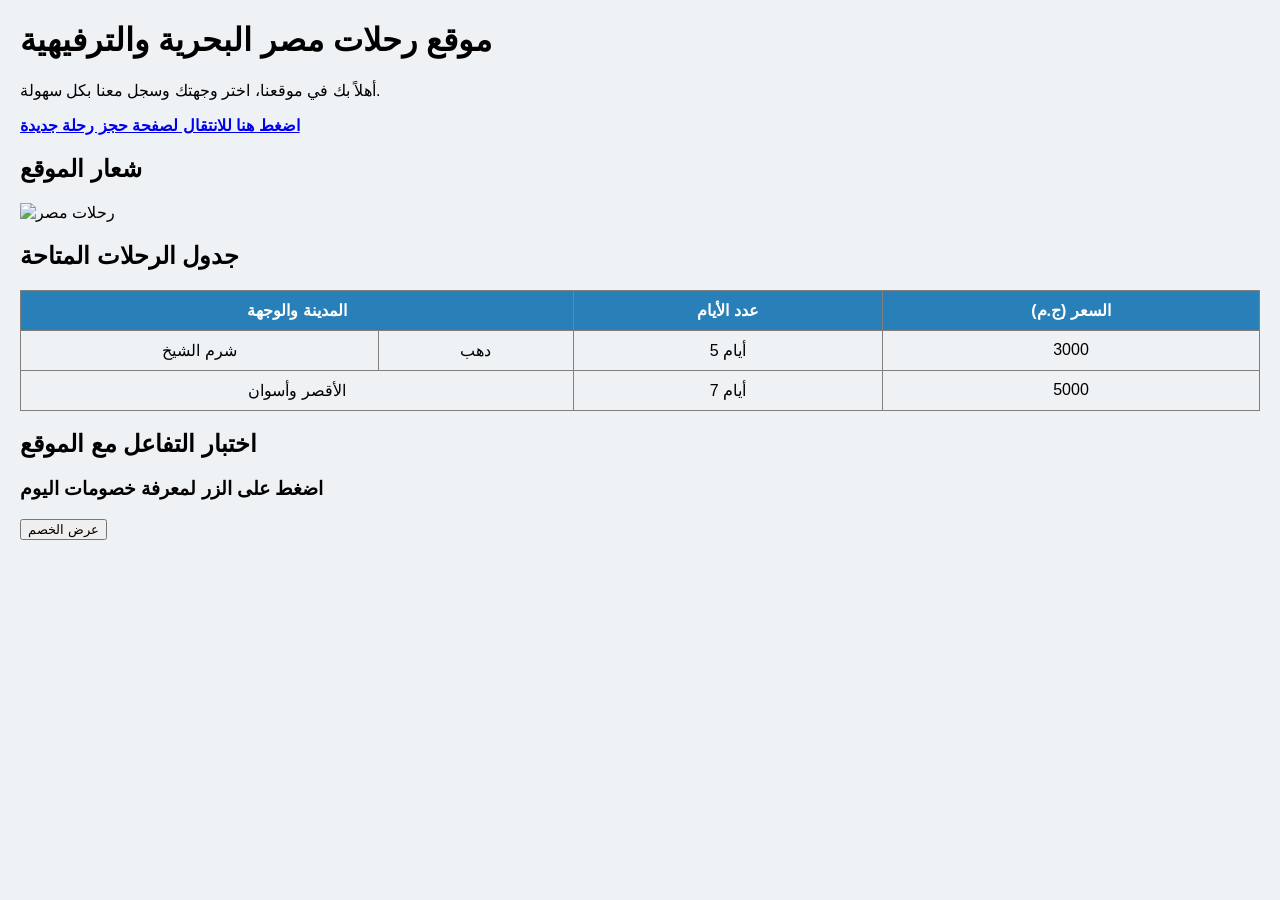
==== index.html @ 8e740652 "Add files via upload" ====
<!DOCTYPE html>
<html dir="ltr">

<head>
    <title>الموقع الرئيسي للرحلات</title>
    <link rel="stylesheet" type="text/css" href="stayle.css">
</head>

<body>


    <div class="card">
        <h1 id="main-header">موقع رحلات مصر البحرية والترفيهية</h1>
        <p>أهلاً بك في موقعنا، اختر وجهتك وسجل معنا بكل سهولة.</p>


        <a href="E:\Project_web\indexx.html" target="_self"><b>اضغط هنا للانتقال لصفحة حجز رحلة جديدة</b></a>
    </div>


    <div class="card">
        <h2 id="edit">شعار الموقع</h2>
        <img src="https://media.istockphoto.com/id/687868080/photo/beautiful-sandy-beach-with-palm-trees-at-sunset-egypt.jpg?s=1024x1024&w=is&k=20&c=UKfxki1OQniLMo8xvUpzMJAxvXPMeHC6V4b6G6AiZ7w=" alt="رحلات مصر" width="250" height="150" title="مصر">
    </div>


    <div class="card">
        <h2>جدول الرحلات المتاحة</h2>
        <table border="1">
            <tr>
                <th colspan="2">المدينة والوجهة</th>
                <th>عدد الأيام</th>
                <th>السعر (ج.م)</th>
            </tr>
            <tr>
                <td>شرم الشيخ</td>
                <td>دهب</td>
                <td>5 أيام</td>
                <td>3000</td>
            </tr>
            <tr>
                <td colspan="2">الأقصر وأسوان</td>
                <td>7 أيام</td>
                <td>5000</td>
            </tr>
        </table>
    </div>


    <div class="card">
        <h2>اختبار التفاعل مع الموقع</h2>
        <h3 id="info-text">اضغط على الزر لمعرفة خصومات اليوم</h3>
        <button onclick="showOffer()">عرض الخصم</button>
    </div>
<script type="alert">alert("h");</script>

    <script src="script.js"></script>
</body>

</html>
---- stayle.css ----
* {
    font-family: Arial, sans-serif;
}


body {
    background-color: #eef2f5;
    margin: 20px;
}


#main-title {
    color: #1a5276;
    text-align: center;
}


.container {
    background-color: #ffffff;
    padding: 20px;
    margin-bottom: 20px;
    border-radius: 8px; 
    box-shadow: 0px 2px 6px rgba(0, 0, 0, 0.15);
}


table {
    width: 100%;
    border-collapse: collapse;
}

th, td {
    padding: 10px;
    text-align: center;
}

th {
    background-color: #2980b9;
    color: white;
}


input[type="button"], input[type="submit"] {
    background-color: #27ae60;
    color: white;
    padding: 8px 15px;
    border: none;
    border-radius: 4px;
}
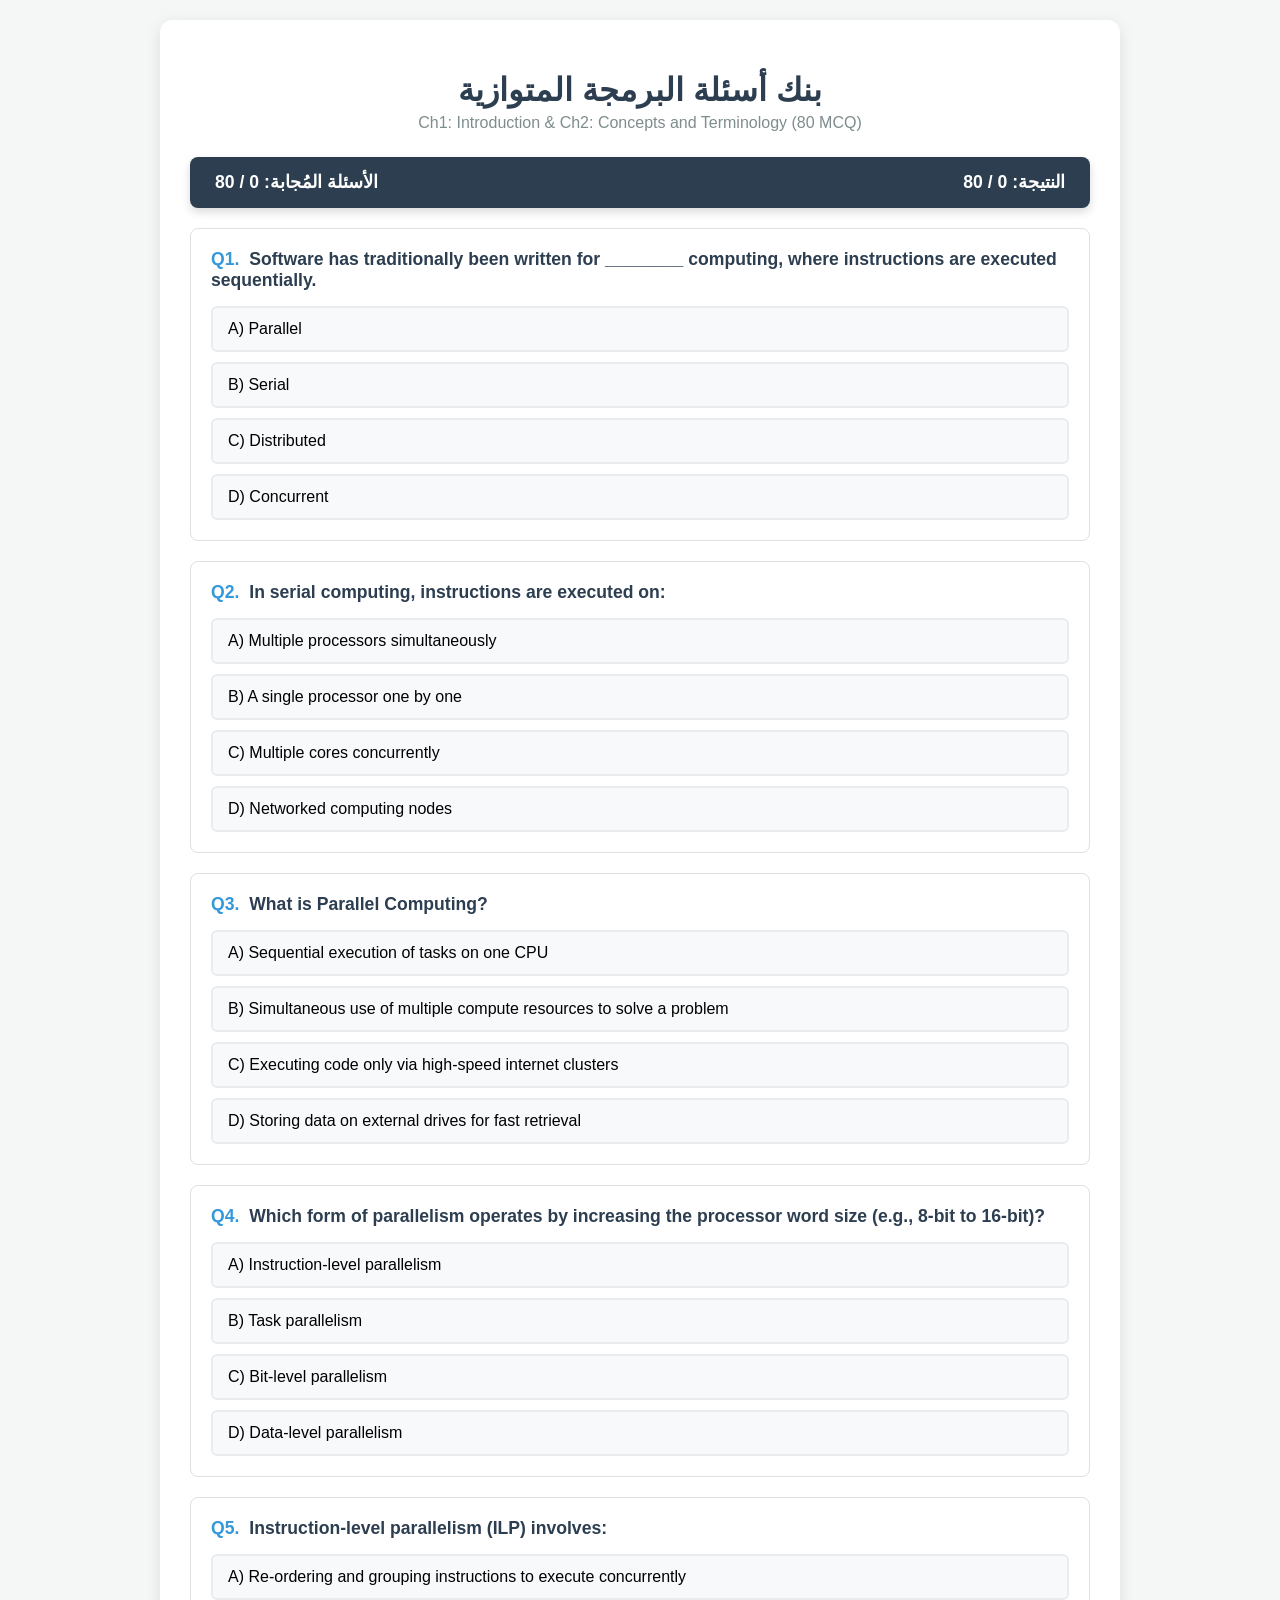
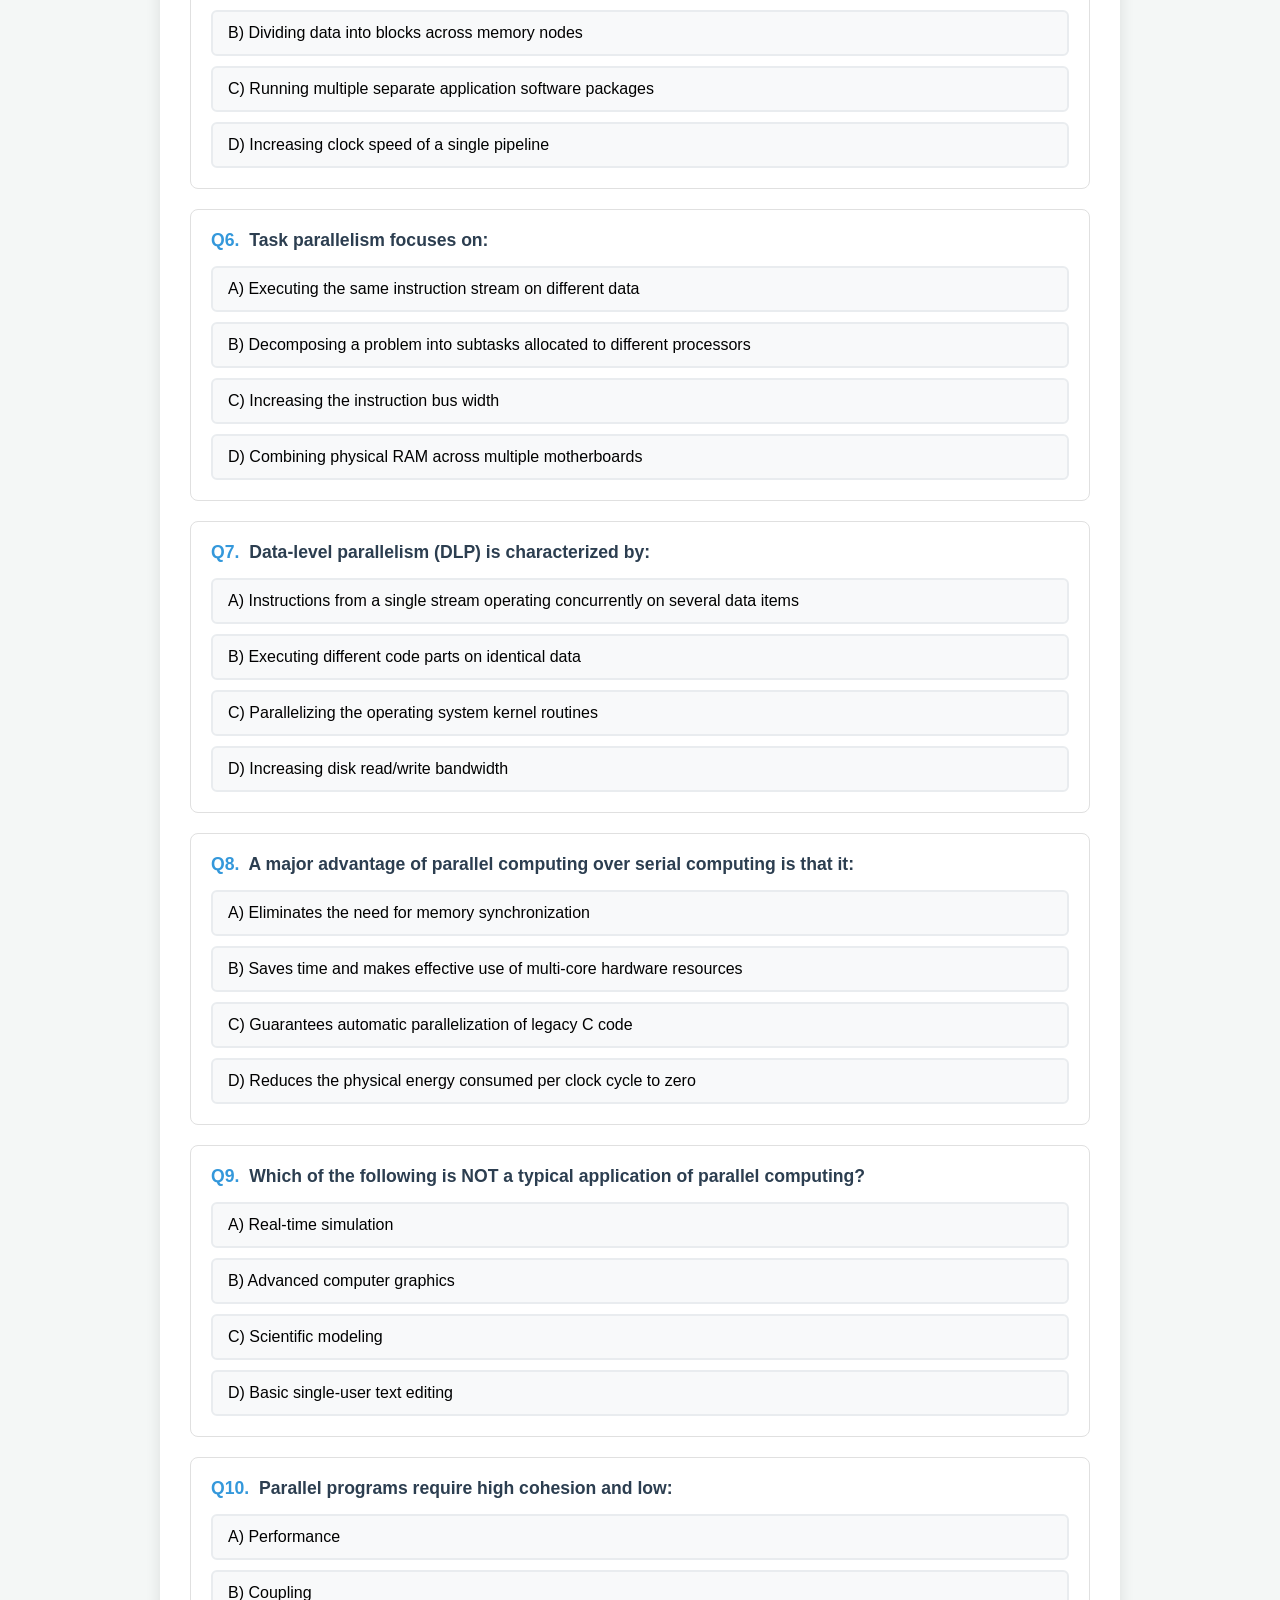
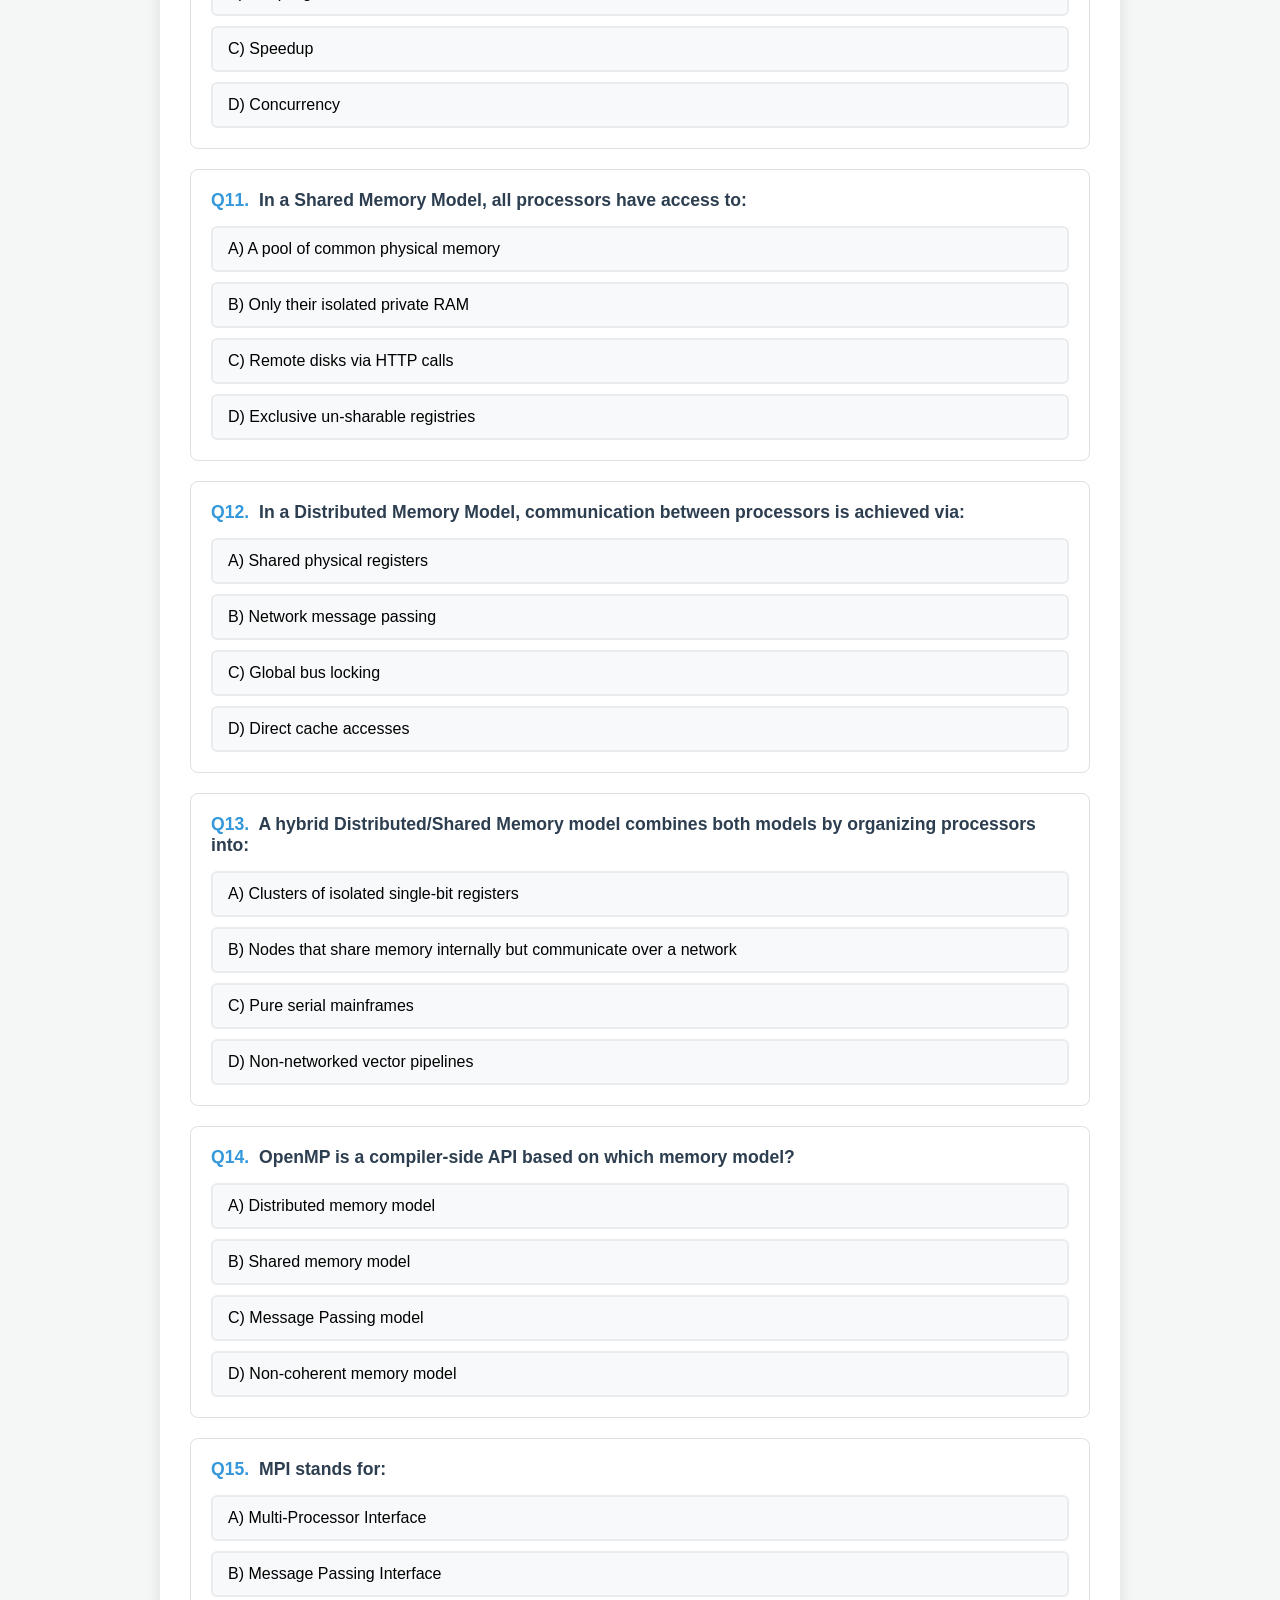
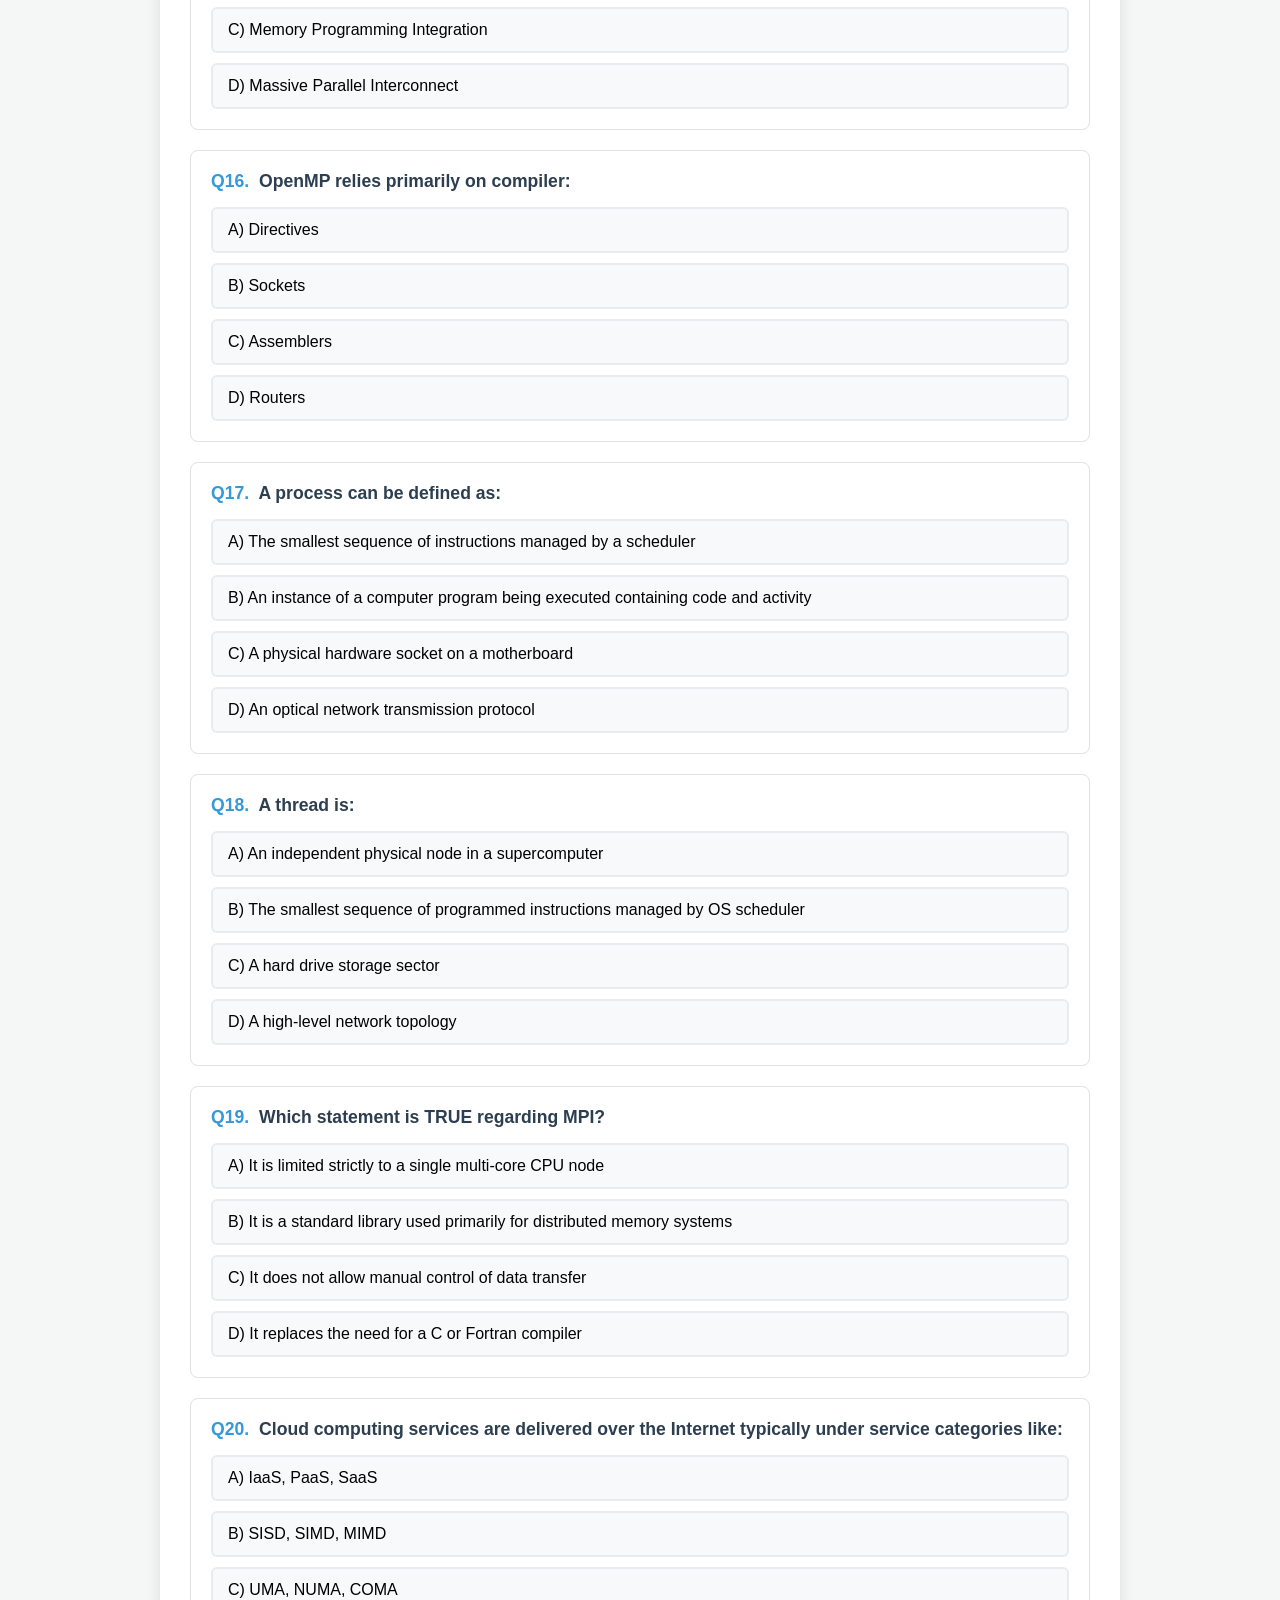
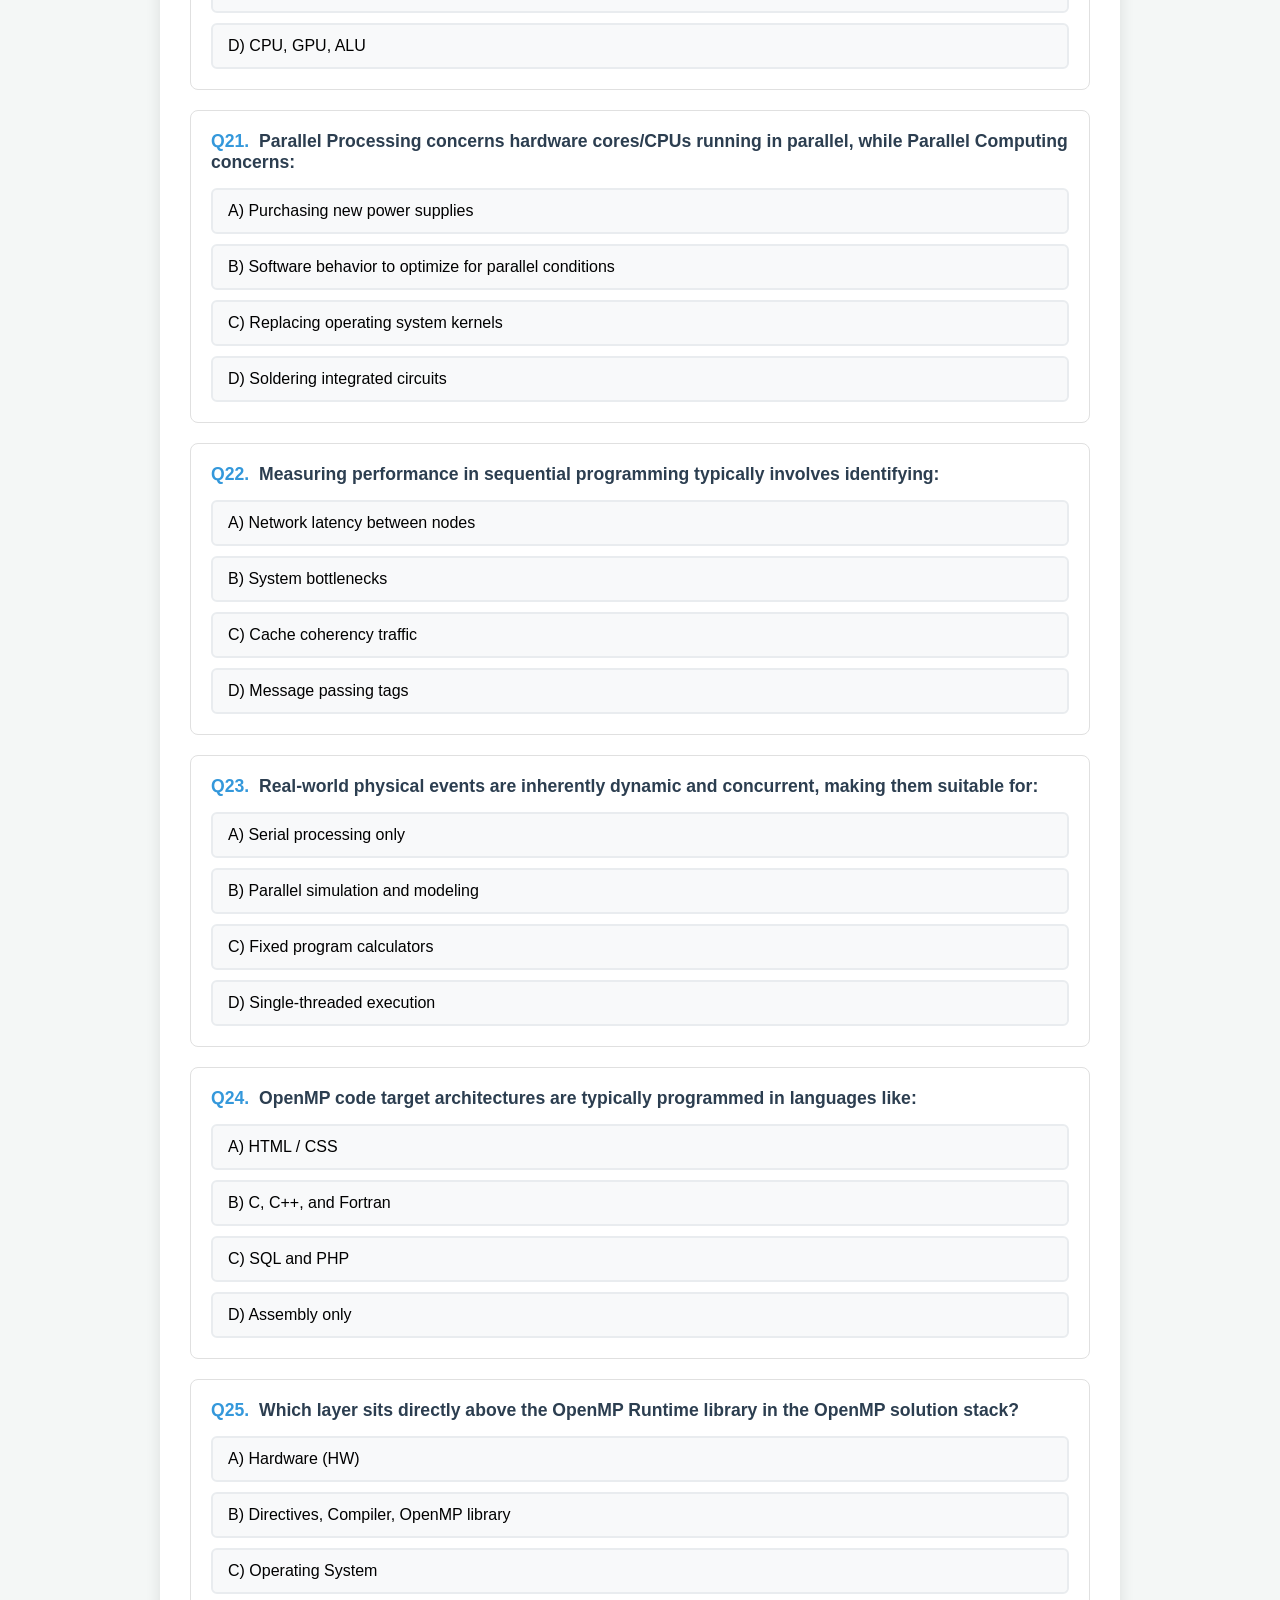
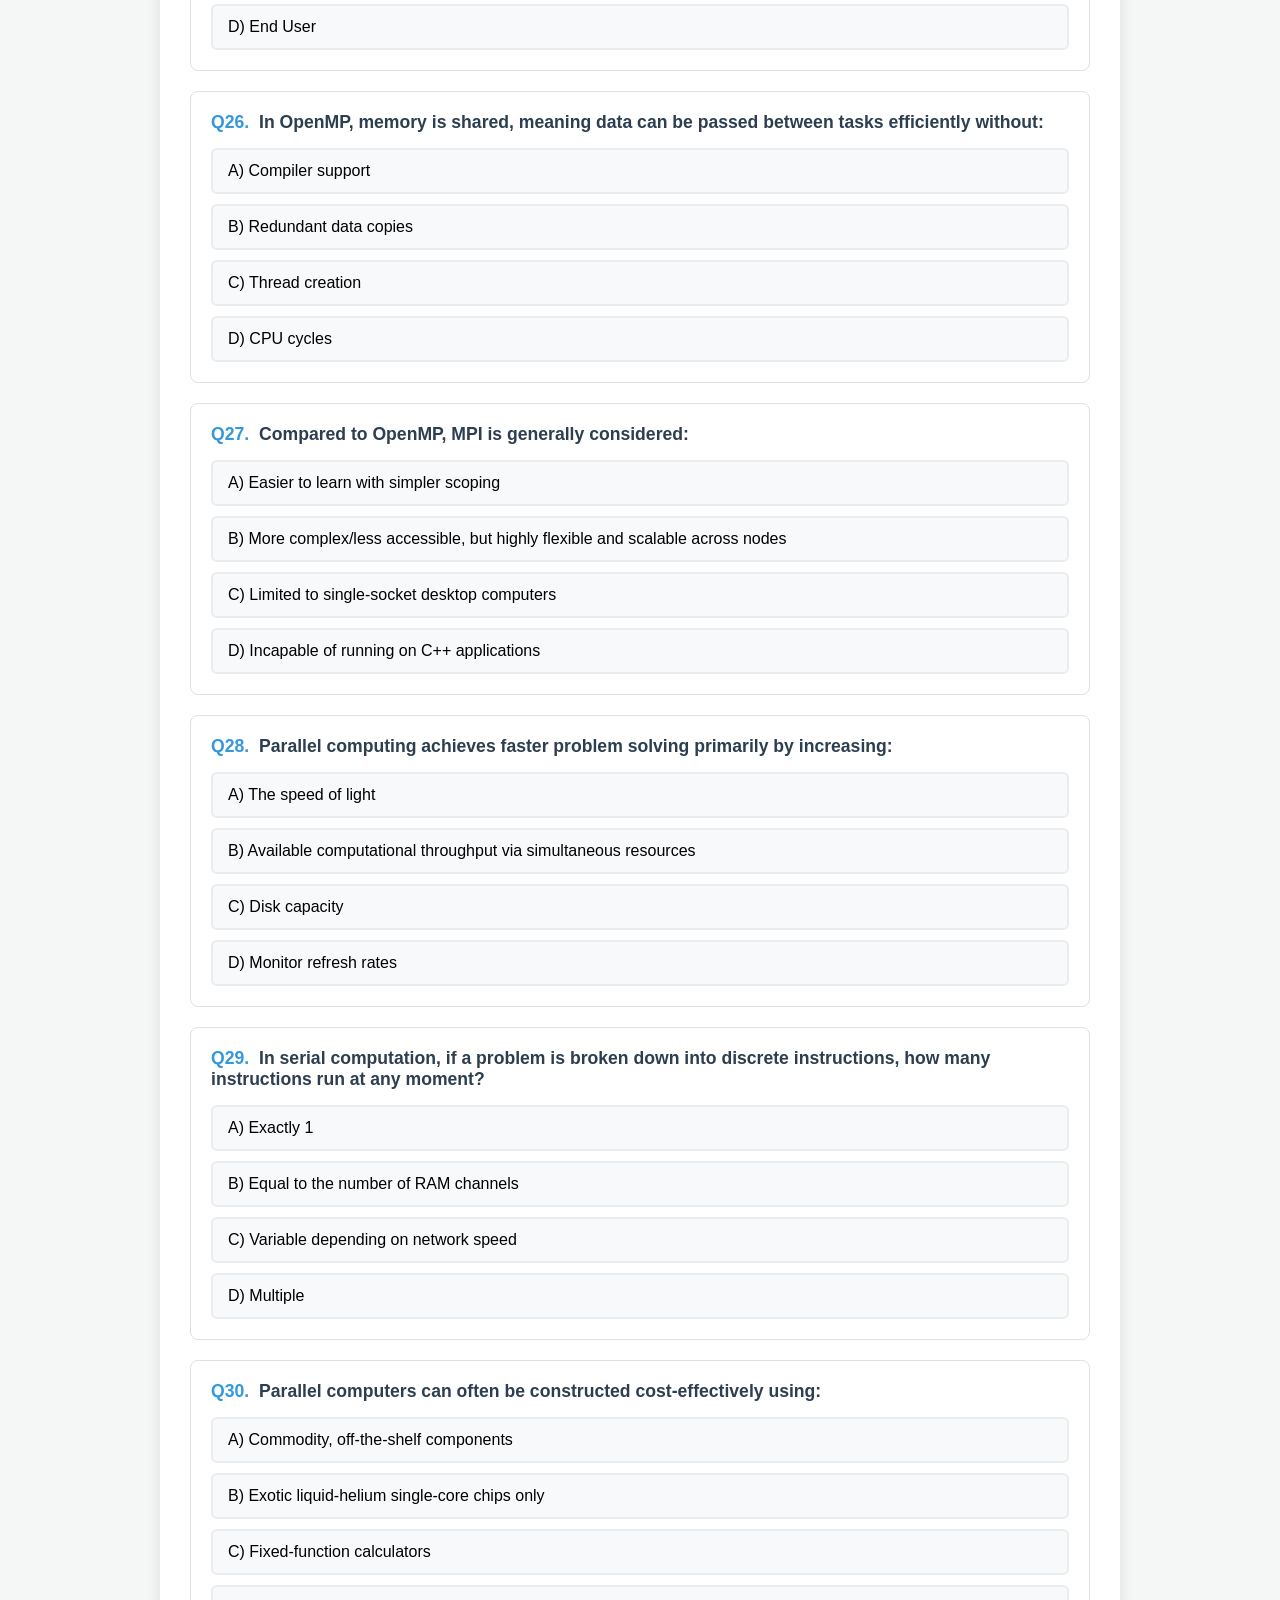
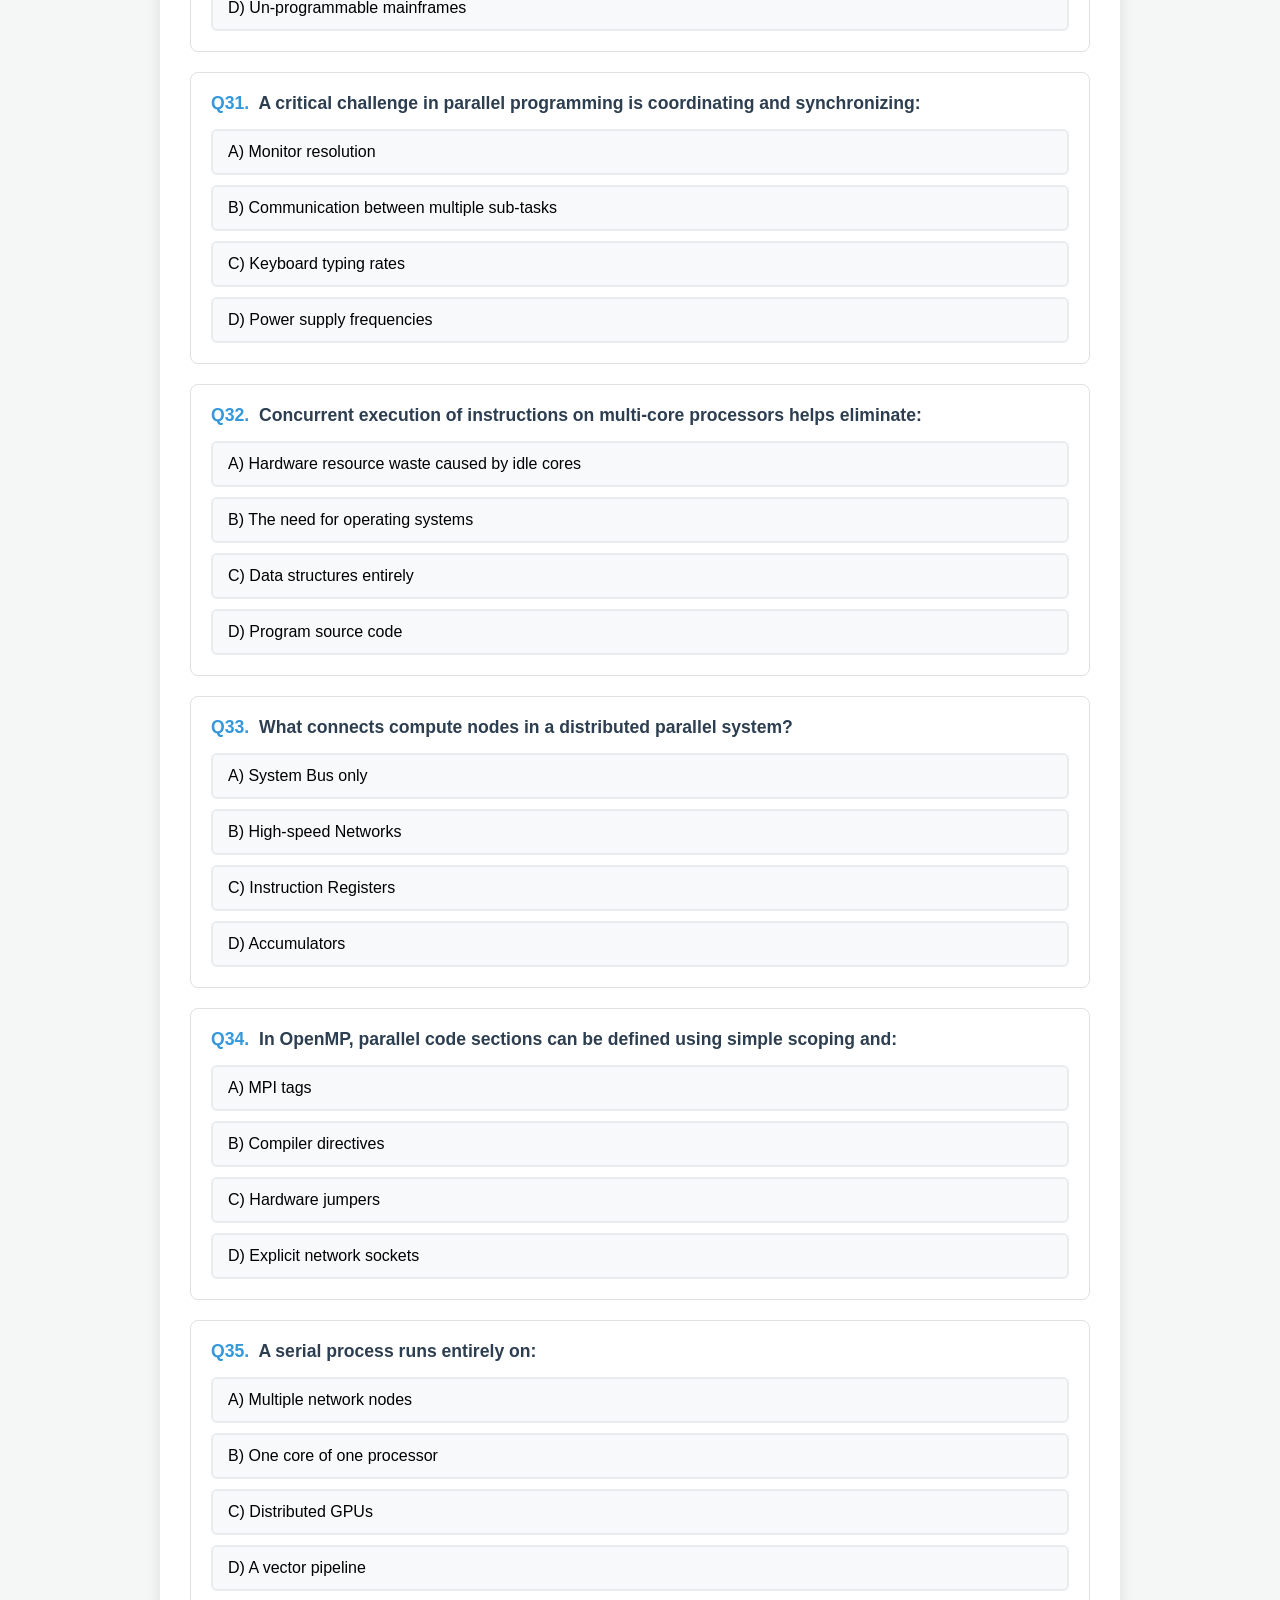
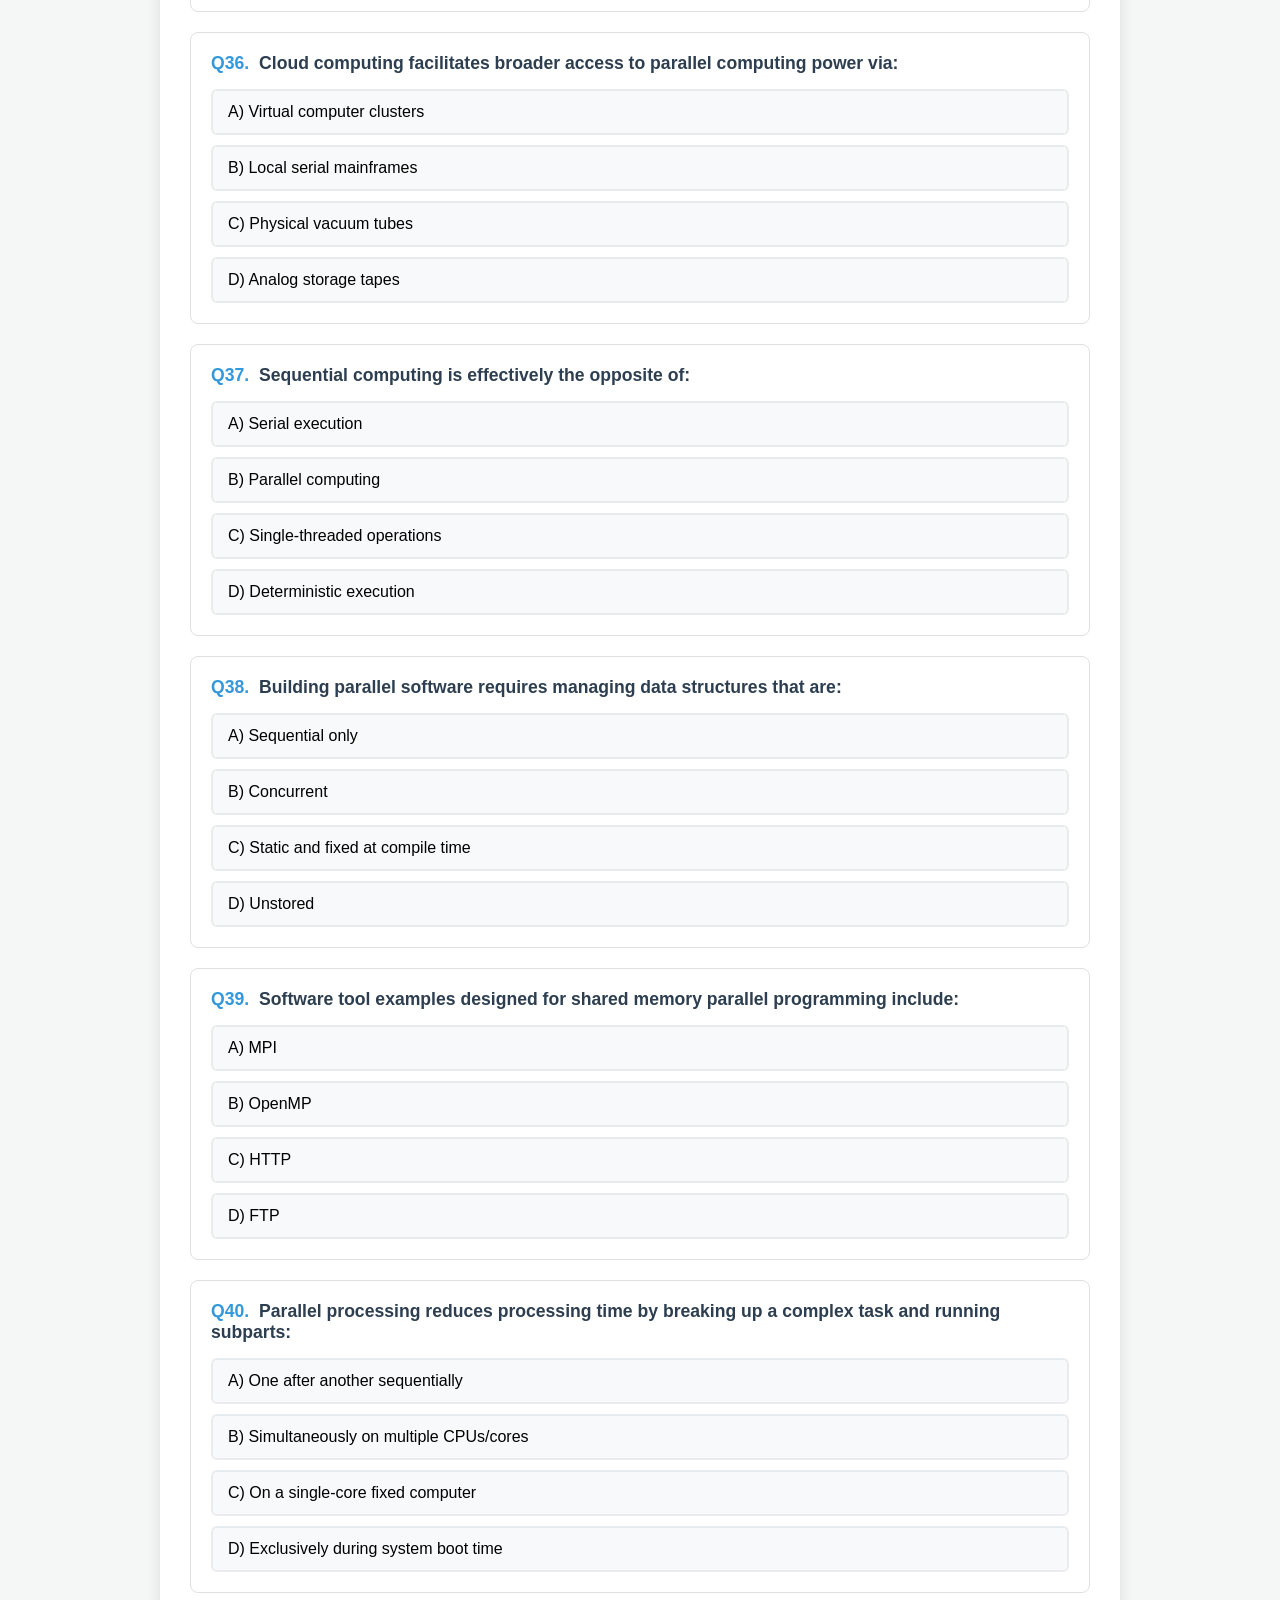
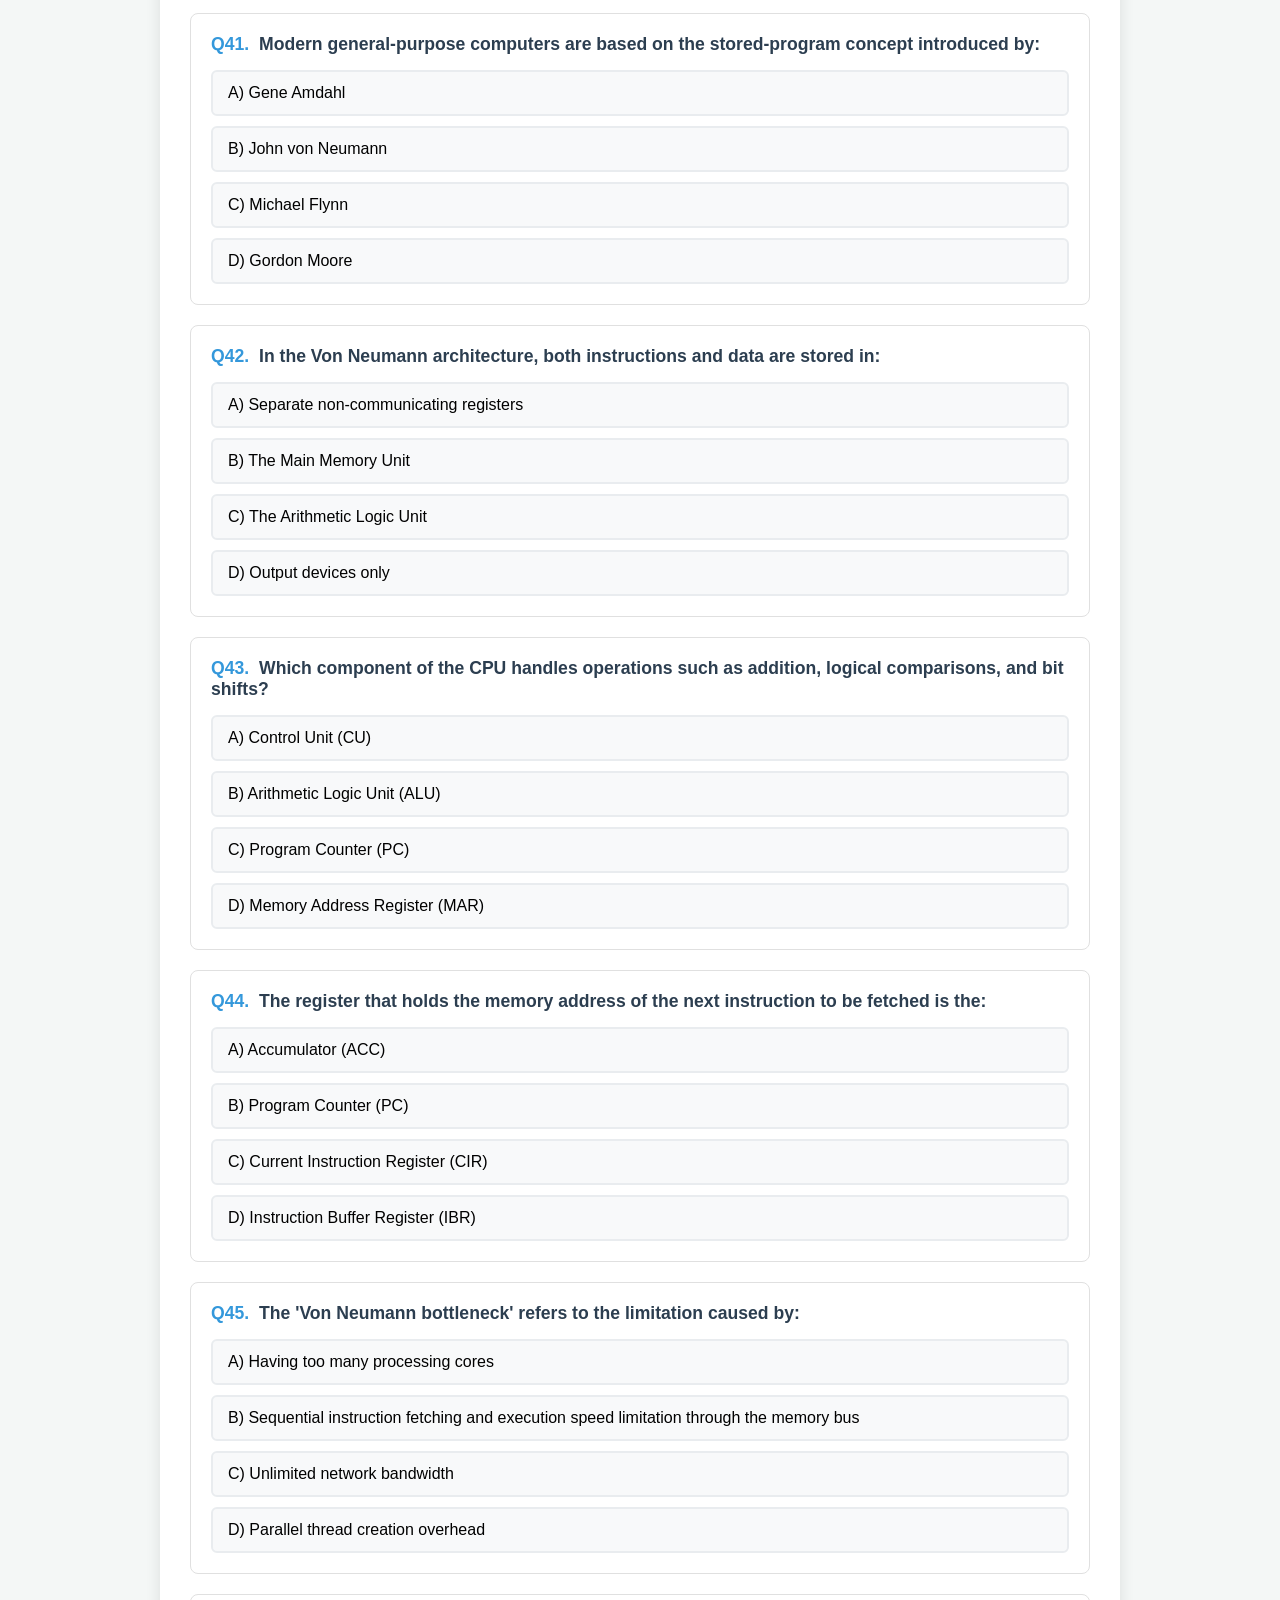
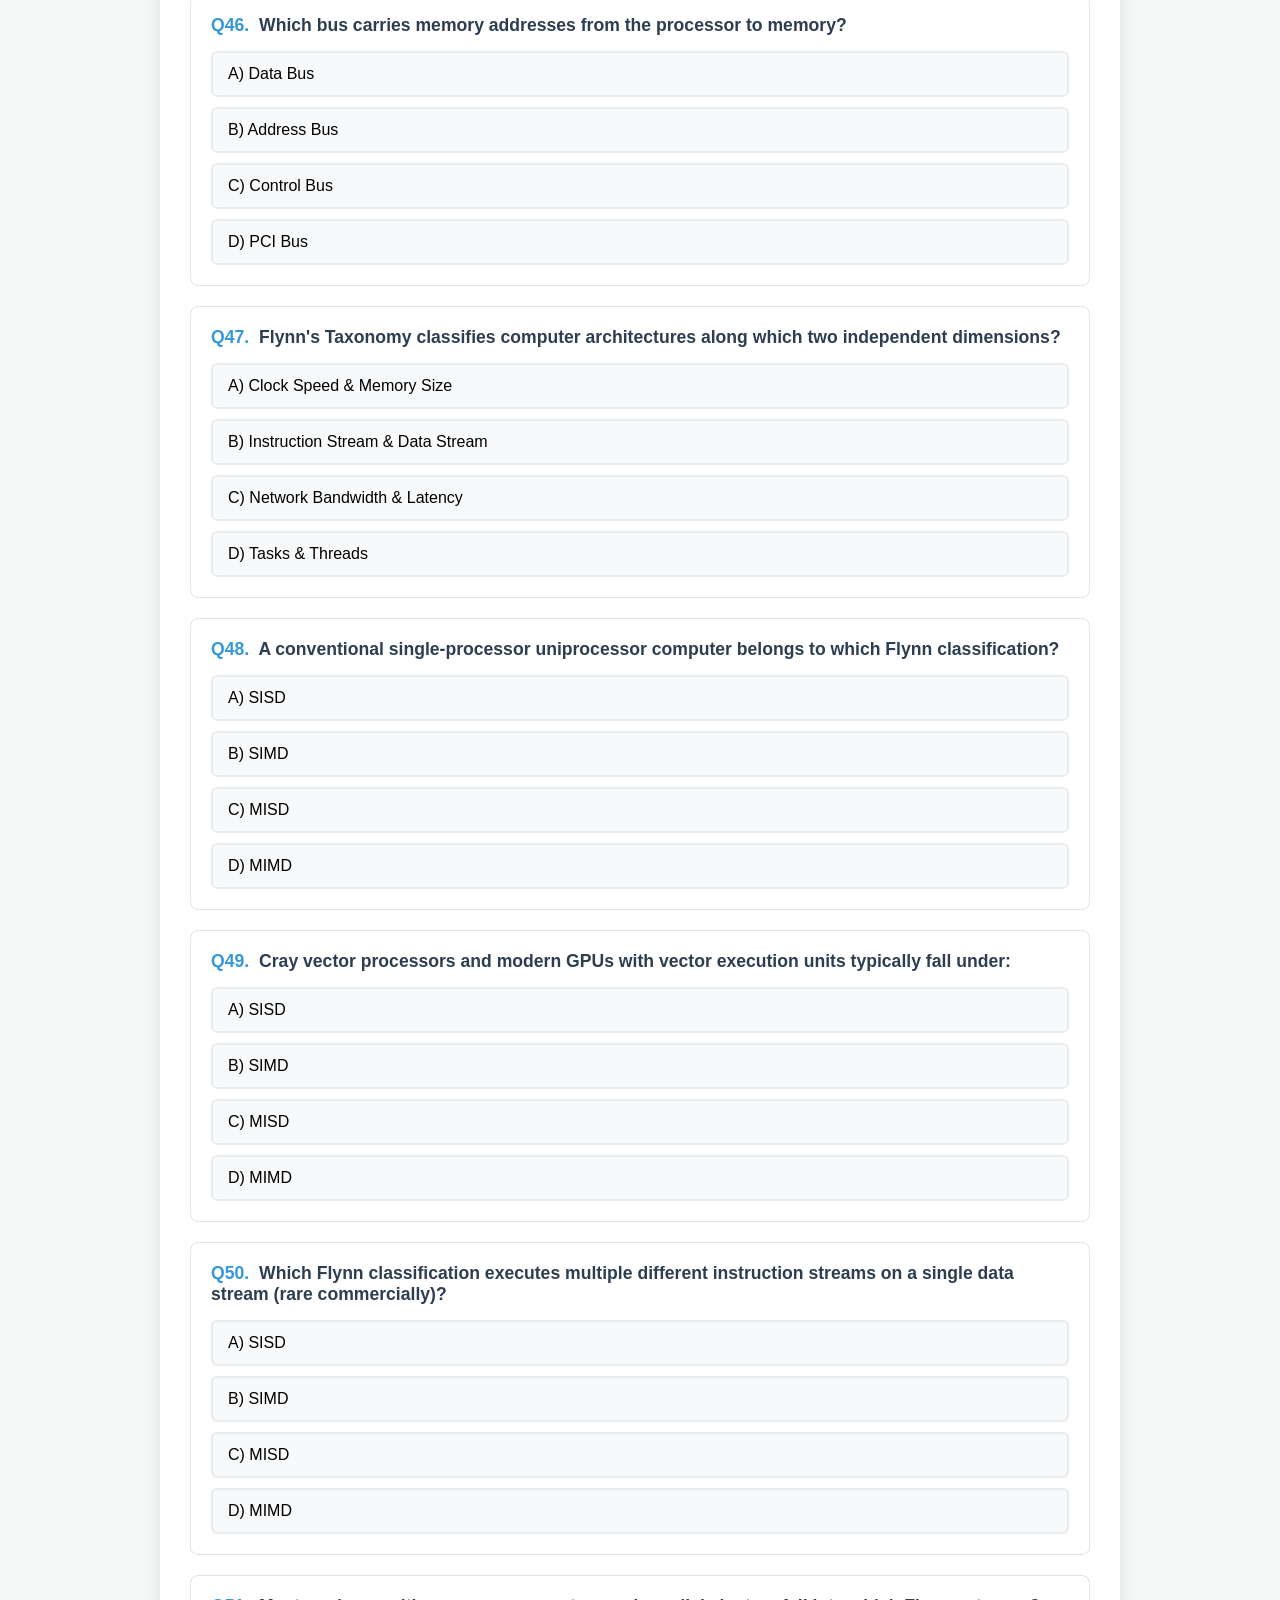
==== commit e970409c: "Add files via upload" ====
--- a/index.html
+++ b/index.html
@@ -1,60 +1,704 @@
 <!DOCTYPE html>
-<html dir="ltr">
-
+<html lang="ar" dir="rtl">
 <head>
-    <title>الموقع الرئيسي للرحلات</title>
-    <link rel="stylesheet" type="text/css" href="stayle.css">
+    <meta charset="UTF-8">
+    <meta name="viewport" content="width=device-width, initial-scale=1.0">
+    <title>اختبار البرمجة المتوازية - Ch1 & Ch2 (80 سؤال)</title>
+    <style>
+        :root {
+            --primary: #2c3e50;
+            --secondary: #3498db;
+            --success: #2ecc71;
+            --danger: #e74c3c;
+            --bg: #f4f7f6;
+            --card-bg: #ffffff;
+            --text: #333333;
+        }
+
+        body {
+            font-family: 'Segoe UI', Tahoma, Geneva, Verdana, sans-serif;
+            background-color: var(--bg);
+            color: var(--text);
+            margin: 0;
+            padding: 20px;
+            direction: rtl;
+        }
+
+        .container {
+            max-width: 900px;
+            margin: 0 auto;
+            background: var(--card-bg);
+            padding: 30px;
+            border-radius: 12px;
+            box-shadow: 0 4px 15px rgba(0,0,0,0.1);
+        }
+
+        h1 {
+            text-align: center;
+            color: var(--primary);
+            margin-bottom: 5px;
+        }
+
+        .subtitle {
+            text-align: center;
+            color: #7f8c8d;
+            margin-bottom: 25px;
+        }
+
+        .score-board {
+            position: sticky;
+            top: 10px;
+            background: var(--primary);
+            color: white;
+            padding: 15px 25px;
+            border-radius: 8px;
+            display: flex;
+            justify-content: space-between;
+            align-items: center;
+            z-index: 100;
+            box-shadow: 0 4px 10px rgba(0,0,0,0.15);
+        }
+
+        .score-board div {
+            font-size: 1.1rem;
+            font-weight: bold;
+        }
+
+        .question-card {
+            background: #fff;
+            border: 1px solid #e0e0e0;
+            border-radius: 8px;
+            padding: 20px;
+            margin-top: 20px;
+            transition: all 0.3s ease;
+        }
+
+        .question-title {
+            font-size: 1.1rem;
+            font-weight: bold;
+            color: var(--primary);
+            margin-bottom: 15px;
+            direction: ltr;
+            text-align: left;
+        }
+
+        .question-title span.q-num {
+            color: var(--secondary);
+            margin-right: 5px;
+        }
+
+        .options-container {
+            display: flex;
+            flex-direction: column;
+            gap: 10px;
+            direction: ltr;
+        }
+
+        .option-btn {
+            background-color: #f8f9fa;
+            border: 2px solid #e9ecef;
+            border-radius: 6px;
+            padding: 12px 15px;
+            text-align: left;
+            font-size: 1rem;
+            cursor: pointer;
+            transition: all 0.2s ease;
+        }
+
+        .option-btn:hover:not([disabled]) {
+            background-color: #e3f2fd;
+            border-color: var(--secondary);
+        }
+
+        .option-btn.correct {
+            background-color: #d4edda !important;
+            border-color: var(--success) !important;
+            color: #155724 !important;
+            font-weight: bold;
+        }
+
+        .option-btn.incorrect {
+            background-color: #f8d7da !important;
+            border-color: var(--danger) !important;
+            color: #721c24 !important;
+        }
+
+        .feedback {
+            margin-top: 12px;
+            font-weight: bold;
+            font-size: 0.95rem;
+            direction: ltr;
+            text-align: left;
+        }
+
+        .controls {
+            margin-top: 30px;
+            text-align: center;
+        }
+
+        .btn-reset {
+            background: var(--secondary);
+            color: white;
+            border: none;
+            padding: 12px 30px;
+            font-size: 1.1rem;
+            border-radius: 6px;
+            cursor: pointer;
+            transition: background 0.3s ease;
+        }
+
+        .btn-reset:hover {
+            background: #2980b9;
+        }
+
+        @media (max-width: 600px) {
+            .container { padding: 15px; }
+            .score-board { flex-direction: column; gap: 8px; text-align: center; }
+        }
+    </style>
 </head>
-
 <body>
 
-
-    <div class="card">
-        <h1 id="main-header">موقع رحلات مصر البحرية والترفيهية</h1>
-        <p>أهلاً بك في موقعنا، اختر وجهتك وسجل معنا بكل سهولة.</p>
-
-
-        <a href="E:\Project_web\indexx.html" target="_self"><b>اضغط هنا للانتقال لصفحة حجز رحلة جديدة</b></a>
+<div class="container">
+    <h1>بنك أسئلة البرمجة المتوازية</h1>
+    <div class="subtitle">Ch1: Introduction & Ch2: Concepts and Terminology (80 MCQ)</div>
+
+    <div class="score-board">
+        <div>النتيجة: <span id="score">0</span> / 80</div>
+        <div>الأسئلة المُجابة: <span id="answered">0</span> / 80</div>
     </div>
 
-
-    <div class="card">
-        <h2 id="edit">شعار الموقع</h2>
-        <img src="https://media.istockphoto.com/id/687868080/photo/beautiful-sandy-beach-with-palm-trees-at-sunset-egypt.jpg?s=1024x1024&w=is&k=20&c=UKfxki1OQniLMo8xvUpzMJAxvXPMeHC6V4b6G6AiZ7w=" alt="رحلات مصر" width="250" height="150" title="مصر">
+    <div id="quiz-container"></div>
+
+    <div class="controls">
+        <button class="btn-reset" onclick="resetQuiz()">إعادة الاختبار 🔄</button>
     </div>
-
-
-    <div class="card">
-        <h2>جدول الرحلات المتاحة</h2>
-        <table border="1">
-            <tr>
-                <th colspan="2">المدينة والوجهة</th>
-                <th>عدد الأيام</th>
-                <th>السعر (ج.م)</th>
-            </tr>
-            <tr>
-                <td>شرم الشيخ</td>
-                <td>دهب</td>
-                <td>5 أيام</td>
-                <td>3000</td>
-            </tr>
-            <tr>
-                <td colspan="2">الأقصر وأسوان</td>
-                <td>7 أيام</td>
-                <td>5000</td>
-            </tr>
-        </table>
-    </div>
-
-
-    <div class="card">
-        <h2>اختبار التفاعل مع الموقع</h2>
-        <h3 id="info-text">اضغط على الزر لمعرفة خصومات اليوم</h3>
-        <button onclick="showOffer()">عرض الخصم</button>
-    </div>
-<script type="alert">alert("h");</script>
-
-    <script src="script.js"></script>
+</div>
+
+<script>
+const quizData = [
+    // --- CH1: Introduction to Parallel Computing (1 - 40) ---
+    {
+        q: "1. Software has traditionally been written for ________ computing, where instructions are executed sequentially.",
+        options: ["Parallel", "Serial", "Distributed", "Concurrent"],
+        correct: 1
+    },
+    {
+        q: "2. In serial computing, instructions are executed on:",
+        options: ["Multiple processors simultaneously", "A single processor one by one", "Multiple cores concurrently", "Networked computing nodes"],
+        correct: 1
+    },
+    {
+        q: "3. What is Parallel Computing?",
+        options: [
+            "Sequential execution of tasks on one CPU",
+            "Simultaneous use of multiple compute resources to solve a problem",
+            "Executing code only via high-speed internet clusters",
+            "Storing data on external drives for fast retrieval"
+        ],
+        correct: 1
+    },
+    {
+        q: "4. Which form of parallelism operates by increasing the processor word size (e.g., 8-bit to 16-bit)?",
+        options: ["Instruction-level parallelism", "Task parallelism", "Bit-level parallelism", "Data-level parallelism"],
+        correct: 2
+    },
+    {
+        q: "5. Instruction-level parallelism (ILP) involves:",
+        options: [
+            "Re-ordering and grouping instructions to execute concurrently",
+            "Dividing data into blocks across memory nodes",
+            "Running multiple separate application software packages",
+            "Increasing clock speed of a single pipeline"
+        ],
+        correct: 0
+    },
+    {
+        q: "6. Task parallelism focuses on:",
+        options: [
+            "Executing the same instruction stream on different data",
+            "Decomposing a problem into subtasks allocated to different processors",
+            "Increasing the instruction bus width",
+            "Combining physical RAM across multiple motherboards"
+        ],
+        correct: 1
+    },
+    {
+        q: "7. Data-level parallelism (DLP) is characterized by:",
+        options: [
+            "Instructions from a single stream operating concurrently on several data items",
+            "Executing different code parts on identical data",
+            "Parallelizing the operating system kernel routines",
+            "Increasing disk read/write bandwidth"
+        ],
+        correct: 0
+    },
+    {
+        q: "8. A major advantage of parallel computing over serial computing is that it:",
+        options: [
+            "Eliminates the need for memory synchronization",
+            "Saves time and makes effective use of multi-core hardware resources",
+            "Guarantees automatic parallelization of legacy C code",
+            "Reduces the physical energy consumed per clock cycle to zero"
+        ],
+        correct: 1
+    },
+    {
+        q: "9. Which of the following is NOT a typical application of parallel computing?",
+        options: ["Real-time simulation", "Advanced computer graphics", "Scientific modeling", "Basic single-user text editing"],
+        correct: 3
+    },
+    {
+        q: "10. Parallel programs require high cohesion and low:",
+        options: ["Performance", "Coupling", "Speedup", "Concurrency"],
+        correct: 1
+    },
+    {
+        q: "11. In a Shared Memory Model, all processors have access to:",
+        options: ["A pool of common physical memory", "Only their isolated private RAM", "Remote disks via HTTP calls", "Exclusive un-sharable registries"],
+        correct: 0
+    },
+    {
+        q: "12. In a Distributed Memory Model, communication between processors is achieved via:",
+        options: ["Shared physical registers", "Network message passing", "Global bus locking", "Direct cache accesses"],
+        correct: 1
+    },
+    {
+        q: "13. A hybrid Distributed/Shared Memory model combines both models by organizing processors into:",
+        options: ["Clusters of isolated single-bit registers", "Nodes that share memory internally but communicate over a network", "Pure serial mainframes", "Non-networked vector pipelines"],
+        correct: 1
+    },
+    {
+        q: "14. OpenMP is a compiler-side API based on which memory model?",
+        options: ["Distributed memory model", "Shared memory model", "Message Passing model", "Non-coherent memory model"],
+        correct: 1
+    },
+    {
+        q: "15. MPI stands for:",
+        options: ["Multi-Processor Interface", "Message Passing Interface", "Memory Programming Integration", "Massive Parallel Interconnect"],
+        correct: 1
+    },
+    {
+        q: "16. OpenMP relies primarily on compiler:",
+        options: ["Directives", "Sockets", "Assemblers", "Routers"],
+        correct: 0
+    },
+    {
+        q: "17. A process can be defined as:",
+        options: ["The smallest sequence of instructions managed by a scheduler", "An instance of a computer program being executed containing code and activity", "A physical hardware socket on a motherboard", "An optical network transmission protocol"],
+        correct: 1
+    },
+    {
+        q: "18. A thread is:",
+        options: ["An independent physical node in a supercomputer", "The smallest sequence of programmed instructions managed by OS scheduler", "A hard drive storage sector", "A high-level network topology"],
+        correct: 1
+    },
+    {
+        q: "19. Which statement is TRUE regarding MPI?",
+        options: ["It is limited strictly to a single multi-core CPU node", "It is a standard library used primarily for distributed memory systems", "It does not allow manual control of data transfer", "It replaces the need for a C or Fortran compiler"],
+        correct: 1
+    },
+    {
+        q: "20. Cloud computing services are delivered over the Internet typically under service categories like:",
+        options: ["IaaS, PaaS, SaaS", "SISD, SIMD, MIMD", "UMA, NUMA, COMA", "CPU, GPU, ALU"],
+        correct: 0
+    },
+    {
+        q: "21. Parallel Processing concerns hardware cores/CPUs running in parallel, while Parallel Computing concerns:",
+        options: ["Purchasing new power supplies", "Software behavior to optimize for parallel conditions", "Replacing operating system kernels", "Soldering integrated circuits"],
+        correct: 1
+    },
+    {
+        q: "22. Measuring performance in sequential programming typically involves identifying:",
+        options: ["Network latency between nodes", "System bottlenecks", "Cache coherency traffic", "Message passing tags"],
+        correct: 1
+    },
+    {
+        q: "23. Real-world physical events are inherently dynamic and concurrent, making them suitable for:",
+        options: ["Serial processing only", "Parallel simulation and modeling", "Fixed program calculators", "Single-threaded execution"],
+        correct: 1
+    },
+    {
+        q: "24. OpenMP code target architectures are typically programmed in languages like:",
+        options: ["HTML / CSS", "C, C++, and Fortran", "SQL and PHP", "Assembly only"],
+        correct: 1
+    },
+    {
+        q: "25. Which layer sits directly above the OpenMP Runtime library in the OpenMP solution stack?",
+        options: ["Hardware (HW)", "Directives, Compiler, OpenMP library", "Operating System", "End User"],
+        correct: 1
+    },
+    {
+        q: "26. In OpenMP, memory is shared, meaning data can be passed between tasks efficiently without:",
+        options: ["Compiler support", "Redundant data copies", "Thread creation", "CPU cycles"],
+        correct: 1
+    },
+    {
+        q: "27. Compared to OpenMP, MPI is generally considered:",
+        options: ["Easier to learn with simpler scoping", "More complex/less accessible, but highly flexible and scalable across nodes", "Limited to single-socket desktop computers", "Incapable of running on C++ applications"],
+        correct: 1
+    },
+    {
+        q: "28. Parallel computing achieves faster problem solving primarily by increasing:",
+        options: ["The speed of light", "Available computational throughput via simultaneous resources", "Disk capacity", "Monitor refresh rates"],
+        correct: 1
+    },
+    {
+        q: "29. In serial computation, if a problem is broken down into discrete instructions, how many instructions run at any moment?",
+        options: ["Exactly 1", "Equal to the number of RAM channels", "Variable depending on network speed", "Multiple"],
+        correct: 0
+    },
+    {
+        q: "30. Parallel computers can often be constructed cost-effectively using:",
+        options: ["Commodity, off-the-shelf components", "Exotic liquid-helium single-core chips only", "Fixed-function calculators", "Un-programmable mainframes"],
+        correct: 0
+    },
+    {
+        q: "31. A critical challenge in parallel programming is coordinating and synchronizing:",
+        options: ["Monitor resolution", "Communication between multiple sub-tasks", "Keyboard typing rates", "Power supply frequencies"],
+        correct: 1
+    },
+    {
+        q: "32. Concurrent execution of instructions on multi-core processors helps eliminate:",
+        options: ["Hardware resource waste caused by idle cores", "The need for operating systems", "Data structures entirely", "Program source code"],
+        correct: 0
+    },
+    {
+        q: "33. What connects compute nodes in a distributed parallel system?",
+        options: ["System Bus only", "High-speed Networks", "Instruction Registers", "Accumulators"],
+        correct: 1
+    },
+    {
+        q: "34. In OpenMP, parallel code sections can be defined using simple scoping and:",
+        options: ["MPI tags", "Compiler directives", "Hardware jumpers", "Explicit network sockets"],
+        correct: 1
+    },
+    {
+        q: "35. A serial process runs entirely on:",
+        options: ["Multiple network nodes", "One core of one processor", "Distributed GPUs", "A vector pipeline"],
+        correct: 1
+    },
+    {
+        q: "36. Cloud computing facilitates broader access to parallel computing power via:",
+        options: ["Virtual computer clusters", "Local serial mainframes", "Physical vacuum tubes", "Analog storage tapes"],
+        correct: 0
+    },
+    {
+        q: "37. Sequential computing is effectively the opposite of:",
+        options: ["Serial execution", "Parallel computing", "Single-threaded operations", "Deterministic execution"],
+        correct: 1
+    },
+    {
+        q: "38. Building parallel software requires managing data structures that are:",
+        options: ["Sequential only", "Concurrent", "Static and fixed at compile time", "Unstored"],
+        correct: 1
+    },
+    {
+        q: "39. Software tool examples designed for shared memory parallel programming include:",
+        options: ["MPI", "OpenMP", "HTTP", "FTP"],
+        correct: 1
+    },
+    {
+        q: "40. Parallel processing reduces processing time by breaking up a complex task and running subparts:",
+        options: ["One after another sequentially", "Simultaneously on multiple CPUs/cores", "On a single-core fixed computer", "Exclusively during system boot time"],
+        correct: 1
+    },
+
+    // --- CH2: Concepts and Terminology (41 - 80) ---
+    {
+        q: "41. Modern general-purpose computers are based on the stored-program concept introduced by:",
+        options: ["Gene Amdahl", "John von Neumann", "Michael Flynn", "Gordon Moore"],
+        correct: 1
+    },
+    {
+        q: "42. In the Von Neumann architecture, both instructions and data are stored in:",
+        options: ["Separate non-communicating registers", "The Main Memory Unit", "The Arithmetic Logic Unit", "Output devices only"],
+        correct: 1
+    },
+    {
+        q: "43. Which component of the CPU handles operations such as addition, logical comparisons, and bit shifts?",
+        options: ["Control Unit (CU)", "Arithmetic Logic Unit (ALU)", "Program Counter (PC)", "Memory Address Register (MAR)"],
+        correct: 1
+    },
+    {
+        q: "44. The register that holds the memory address of the next instruction to be fetched is the:",
+        options: ["Accumulator (ACC)", "Program Counter (PC)", "Current Instruction Register (CIR)", "Instruction Buffer Register (IBR)"],
+        correct: 1
+    },
+    {
+        q: "45. The 'Von Neumann bottleneck' refers to the limitation caused by:",
+        options: ["Having too many processing cores", "Sequential instruction fetching and execution speed limitation through the memory bus", "Unlimited network bandwidth", "Parallel thread creation overhead"],
+        correct: 1
+    },
+    {
+        q: "46. Which bus carries memory addresses from the processor to memory?",
+        options: ["Data Bus", "Address Bus", "Control Bus", "PCI Bus"],
+        correct: 1
+    },
+    {
+        q: "47. Flynn's Taxonomy classifies computer architectures along which two independent dimensions?",
+        options: ["Clock Speed & Memory Size", "Instruction Stream & Data Stream", "Network Bandwidth & Latency", "Tasks & Threads"],
+        correct: 1
+    },
+    {
+        q: "48. A conventional single-processor uniprocessor computer belongs to which Flynn classification?",
+        options: ["SISD", "SIMD", "MISD", "MIMD"],
+        correct: 0
+    },
+    {
+        q: "49. Cray vector processors and modern GPUs with vector execution units typically fall under:",
+        options: ["SISD", "SIMD", "MISD", "MIMD"],
+        correct: 1
+    },
+    {
+        q: "50. Which Flynn classification executes multiple different instruction streams on a single data stream (rare commercially)?",
+        options: ["SISD", "SIMD", "MISD", "MIMD"],
+        correct: 2
+    },
+    {
+        q: "51. Most modern multi-core supercomputers and parallel clusters fall into which Flynn category?",
+        options: ["SISD", "SIMD", "MISD", "MIMD"],
+        correct: 3
+    },
+    {
+        q: "52. In SIMD systems, execution across processing units is typically:",
+        options: ["Asynchronous and non-deterministic", "Synchronous (lockstep)", "Distributed over internet nodes only", "Sequential"],
+        correct: 1
+    },
+    {
+        q: "53. Shared-memory MIMD systems are also commonly known as:",
+        options: ["Loosely coupled multiprocessor systems", "Tightly coupled multiprocessor systems", "Distributed cluster nodes", "Massively parallel NORMA systems"],
+        correct: 1
+    },
+    {
+        q: "54. Distributed-memory MIMD systems communicate using:",
+        options: ["Shared global RAM addresses", "Interconnection networks (IPC)", "Instruction Buffer Registers", "Single bus control lines"],
+        correct: 1
+    },
+    {
+        q: "55. A standalone 'computer in a box' comprising processors, memory, and network interfaces in a cluster is called a:",
+        options: ["Task", "Node", "Socket", "Pipeline"],
+        correct: 1
+    },
+    {
+        q: "56. Breaking a task into sequential steps performed by different processing units like an assembly line is called:",
+        options: ["Pipelining", "Shared Memory", "Granularity", "Scaling"],
+        correct: 0
+    },
+    {
+        q: "57. Symmetric Multi-Processor (SMP) architecture is characterized by:",
+        options: ["All processors sharing a single address space with equal access to resources", "Non-shared isolated nodes with no bus access", "Single-instruction execution units", "Diskless processing cores"],
+        correct: 0
+    },
+    {
+        q: "58. What is 'Synchronization' in parallel computing?",
+        options: ["Coordination of parallel tasks in real-time", "Converting C code into Fortran automatically", "Increasing hardware clock rate", "Reducing RAM size"],
+        correct: 0
+    },
+    {
+        q: "59. Granularity in parallel computing measures the ratio of:",
+        options: ["Memory size to disk speed", "Computation to communication", "Clock speed to core count", "Serial code to parallel code"],
+        correct: 1
+    },
+    {
+        q: "60. Fine-grained parallelism means:",
+        options: ["Relatively large computation between communications", "Relatively small computation between communication events", "Zero communication between tasks", "Execution on GPUs only"],
+        correct: 1
+    },
+    {
+        q: "61. Observed Speedup is defined mathematically as:",
+        options: [
+            "Serial Wall-Clock Time / Parallel Wall-Clock Time",
+            "Parallel Wall-Clock Time / Serial Wall-Clock Time",
+            "Total Cores * Clock Speed",
+            "Number of Processors / Serial Fraction"
+        ],
+        correct: 0
+    },
+    {
+        q: "62. Time required for task startup, synchronization, and communication in parallel execution is known as:",
+        options: ["Observed Speedup", "Parallel Overhead", "Granularity", "Scalability"],
+        correct: 1
+    },
+    {
+        q: "63. A parallel workload requiring little to no effort to separate into parallel tasks with no inter-task dependencies is called:",
+        options: ["Embarrassingly (Ideally) Parallel", "Pipelined Parallel", "Tightly Coupled Parallel", "Cache Coherent"],
+        correct: 0
+    },
+    {
+        q: "64. Amdahl's Law states that potential speedup is limited by the:",
+        options: ["Parallel fraction of the program", "Serial fraction of the program (1 - P)", "Network bandwidth exclusively", "Number of RAM chips"],
+        correct: 1
+    },
+    {
+        q: "65. According to Amdahl's Law, if 50% of a code can be parallelized (P = 0.5), the maximum theoretical speedup is:",
+        options: ["1x", "2x", "5x", "Infinite"],
+        correct: 1
+    },
+    {
+        q: "66. Amdahl's Law formula for speedup given parallel fraction P and N processors is:",
+        options: ["1 / ((1 - P) + (P / N))", "(1 - P) / N", "P * N", "N / (1 - P)"],
+        correct: 0
+    },
+    {
+        q: "67. Strong Scaling (Amdahl) assumes that:",
+        options: ["Problem size increases with processor count", "Total problem size remains fixed as processors are added", "Communication overhead drops to zero", "Memory decreases exponentially"],
+        correct: 1
+    },
+    {
+        q: "68. Weak Scaling (Gustafson) assumes that:",
+        options: ["Problem size per processor stays fixed as processors are added", "Total problem size stays fixed", "Processors run at lower clock rates", "Serial code becomes zero"],
+        correct: 0
+    },
+    {
+        q: "69. In general, compared to serial applications, parallel applications have higher complexity in:",
+        options: ["Design, coding, debugging, tuning, and maintenance", "Font rendering and GUI theme choices", "Physical power cord length", "Monolithic compiler installations"],
+        correct: 0
+    },
+    {
+        q: "70. What component inside a modern CPU serves as a distinct execution unit with its own instruction stream?",
+        options: ["Socket", "Core", "Node", "Bus"],
+        correct: 1
+    },
+    {
+        q: "71. Massively Parallel Processing (MPP) systems typically feature:",
+        options: ["Hundreds or thousands of processing nodes working in parallel", "A single execution thread running on a single register", "Shared physical accumulators across all nodes", "Un-networked standalone PCs"],
+        correct: 0
+    },
+    {
+        q: "72. What limits the theoretical maximum speedup in Amdahl's Law even if infinite processors are added?",
+        options: ["The number of network switches", "The strictly sequential (serial) portion of the code", "The disk capacity", "The GPU thread count"],
+        correct: 1
+    },
+    {
+        q: "73. Scalability refers to a system's ability to demonstrate proportionate increase in speedup when:",
+        options: ["More resources (processors/memory) are added", "Clock frequency is halved", "Software is executed sequentially", "Communications are disabled"],
+        correct: 0
+    },
+    {
+        q: "74. The register that stores the results of arithmetic and logical operations performed by the ALU is the:",
+        options: ["Program Counter", "Accumulator", "Memory Address Register", "Current Instruction Register"],
+        correct: 1
+    },
+    {
+        q: "75. In Flynn's Taxonomy, the state of Instruction and Data streams can be either:",
+        options: ["Single or Multiple", "Shared or Distributed", "Synchronous or Asynchronous", "Static or Dynamic"],
+        correct: 0
+    },
+    {
+        q: "76. A shared memory system where cache modifications by one CPU are automatically made visible to other CPUs is called:",
+        options: ["Cache Coherent (CC-UMA / CC-NUMA)", "Distributed NORMA", "Embarrassingly Parallel", "Non-cacheable"],
+        correct: 0
+    },
+    {
+        q: "77. Which register holds the instruction currently being executed or decoded?",
+        options: ["MAR", "MDR", "CIR (Current Instruction Register)", "PC"],
+        correct: 2
+    },
+    {
+        q: "78. In a distributed memory architecture, data residing on a remote node takes:",
+        options: ["Equal time to access as local data", "Longer to access than local node data", "Zero latency to access", "Less time than cache access"],
+        correct: 1
+    },
+    {
+        q: "79. Increasing the problem size in 2D grid calculations can increase the parallel fraction of execution time, making the application:",
+        options: ["Less scalable", "More scalable", "Non-parallelizable", "Serial-bound"],
+        correct: 1
+    },
+    {
+        q: "80. Parallel overhead includes all of the following EXCEPT:",
+        options: ["Task creation and termination time", "Inter-task data communication", "Useful computation work", "Synchronization waiting time"],
+        correct: 2
+    }
+];
+
+let userAnswers = new Array(quizData.length).fill(null);
+let score = 0;
+
+function renderQuiz() {
+    const container = document.getElementById('quiz-container');
+    container.innerHTML = '';
+
+    quizData.forEach((item, index) => {
+        const card = document.createElement('div');
+        card.className = 'question-card';
+        card.id = `q-card-${index}`;
+
+        const title = document.createElement('div');
+        title.className = 'question-title';
+        title.innerHTML = `<span class="q-num">Q${index + 1}.</span> ${item.q.replace(/^\d+\.\s*/, '')}`;
+        card.appendChild(title);
+
+        const optionsDiv = document.createElement('div');
+        optionsDiv.className = 'options-container';
+
+        item.options.forEach((opt, optIndex) => {
+            const btn = document.createElement('button');
+            btn.className = 'option-btn';
+            btn.innerText = `${String.fromCharCode(65 + optIndex)}) ${opt}`;
+            btn.onclick = () => selectAnswer(index, optIndex);
+
+            if (userAnswers[index] !== null) {
+                btn.disabled = true;
+                if (optIndex === item.correct) {
+                    btn.classList.add('correct');
+                }
+                if (userAnswers[index] === optIndex && optIndex !== item.correct) {
+                    btn.classList.add('incorrect');
+                }
+            }
+
+            optionsDiv.appendChild(btn);
+        });
+
+        card.appendChild(optionsDiv);
+
+        if (userAnswers[index] !== null) {
+            const feedback = document.createElement('div');
+            feedback.className = 'feedback';
+            if (userAnswers[index] === item.correct) {
+                feedback.style.color = 'var(--success)';
+                feedback.innerText = '✓ الإجابة صحيحة!';
+            } else {
+                feedback.style.color = 'var(--danger)';
+                feedback.innerText = `✗ إجابة خاطئة. الإجابة الصحيحة هي: ${String.fromCharCode(65 + item.correct)}) ${item.options[item.correct]}`;
+            }
+            card.appendChild(feedback);
+        }
+
+        container.appendChild(card);
+    });
+
+    updateScoreBoard();
+}
+
+function selectAnswer(qIndex, optIndex) {
+    if (userAnswers[qIndex] !== null) return;
+
+    userAnswers[qIndex] = optIndex;
+    if (optIndex === quizData[qIndex].correct) {
+        score++;
+    }
+
+    renderQuiz();
+}
+
+function updateScoreBoard() {
+    document.getElementById('score').innerText = score;
+    const answeredCount = userAnswers.filter(a => a !== null).length;
+    document.getElementById('answered').innerText = answeredCount;
+}
+
+function resetQuiz() {
+    userAnswers = new Array(quizData.length).fill(null);
+    score = 0;
+    renderQuiz();
+    window.scrollTo({ top: 0, behavior: 'smooth' });
+}
+
+// التشغيل المبدئي
+renderQuiz();
+</script>
+
 </body>
-
 </html>
